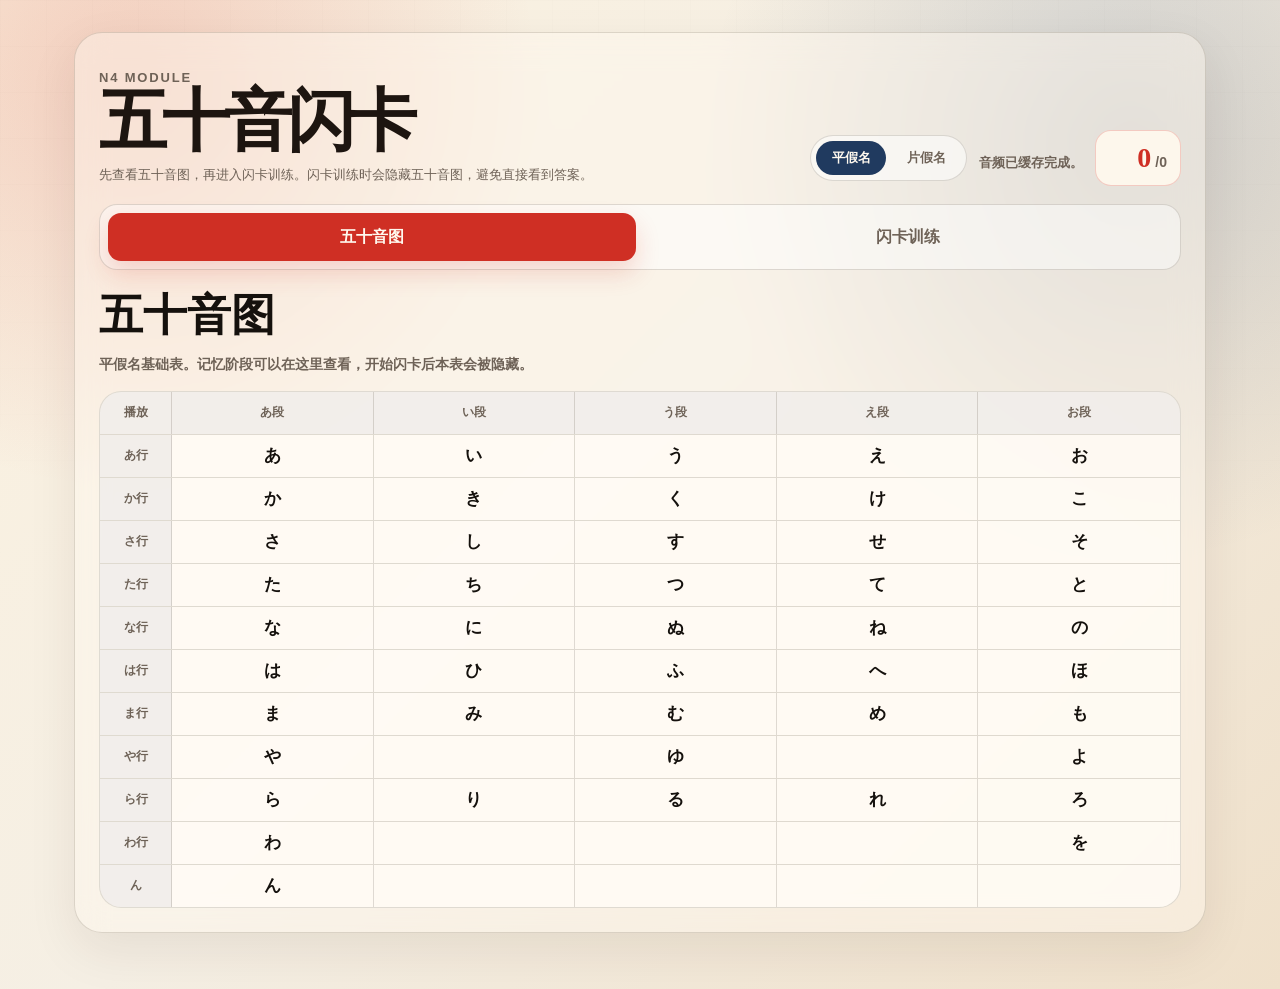
==== index.html @ 6ee481a5 "Remove WeChat mini program files and configure standalone web app for Vercel" ====
<!doctype html>
<html lang="zh-CN">
  <head>
    <meta charset="UTF-8" />
    <meta name="viewport" content="width=device-width, initial-scale=1.0" />
    <meta name="theme-color" content="#f5efe4" />
    <title>五十音闪卡 - 日本留学一站通</title>
    <link rel="stylesheet" href="web/portal.css" />
  </head>
  <body>
    <main class="shell kana-shell">
      <section class="panel module-panel kana-page" aria-label="五十音与发音练习">
        <div class="module-panel-head">
          <div>
            <p class="section-kicker">N4 Module</p>
            <h1>五十音闪卡</h1>
            <p>先查看五十音图，再进入闪卡训练。闪卡训练时会隐藏五十音图，避免直接看到答案。</p>
          </div>
          <div class="kana-top-actions">
            <div class="script-toggle" role="group" aria-label="假名显示切换">
              <button class="script-button is-active" type="button" data-kana-script="hiragana">平假名</button>
              <button class="script-button" type="button" data-kana-script="katakana">片假名</button>
            </div>
            <p class="cache-status" id="cacheStatus">音频缓存准备中...</p>
            <div class="score-box" aria-label="答题统计">
              <span id="correctCount">0</span>
              <span id="answeredCount">/0</span>
            </div>
          </div>
        </div>

        <div class="kana-section-tabs" role="tablist" aria-label="五十音页面分区">
          <button class="section-tab is-active" type="button" data-kana-section="chart">五十音图</button>
          <button class="section-tab" type="button" data-kana-section="flashcard">闪卡训练</button>
        </div>

        <div class="kana-sections">
          <section class="kana-chart-section" id="chartSection" aria-label="五十音图">
            <div class="section-panel-head">
              <div>
                <h2>五十音图</h2>
                <p>平假名基础表。记忆阶段可以在这里查看，开始闪卡后本表会被隐藏。</p>
              </div>
            </div>

            <section class="kana-table" aria-label="五十音表">
              <div id="kanaTable"></div>
            </section>
          </section>

          <section class="practice-panel kana-flashcard-section is-hidden" id="flashcardSection" aria-label="五十音闪卡训练">
            <div class="answer-effect" id="answerEffect" aria-hidden="true"></div>

            <div class="mode-tabs" role="tablist" aria-label="训练模式">
              <button class="mode-tab is-active" type="button" data-kana-mode="all">整体</button>
              <button class="mode-tab" type="button" data-kana-mode="row">按行</button>
              <button class="mode-tab" type="button" data-kana-mode="column">按列</button>
            </div>

            <div class="qtype-tabs" role="tablist" aria-label="题型切换">
              <button class="qtype-tab is-active" type="button" data-kana-qtype="romaji-to-kana">听音选假名</button>
              <button class="qtype-tab" type="button" data-kana-qtype="kana-to-romaji">看假名选罗马音</button>
            </div>

            <div class="filter-scroll is-hidden" id="filterScroll">
              <div class="filter-track" id="filterTrack"></div>
            </div>

            <div class="card-head">
              <span id="scopeLabel">整体训练</span>
              <span id="progressText">1 / 46</span>
            </div>

            <label class="auto-next-toggle">
              <input id="autoNextToggle" type="checkbox" />
              <span>答对后 1 秒自动下一题</span>
            </label>

            <div class="prompt">
              <div>
                <span class="prompt-label" id="promptLabel">读音</span>
                <span class="sound-mark" id="soundMark">?</span>
              </div>
              <button class="play-button" id="playButton" type="button" aria-label="播放读音">
                <span aria-hidden="true">▶</span>
              </button>
            </div>

            <div class="answer-grid" id="answerGrid"></div>

            <p class="feedback" id="feedbackText">待作答</p>

            <div class="actions">
              <button class="secondary-button" id="resetButton" type="button">重练本组</button>
              <button class="primary-button" id="nextButton" type="button" disabled>下一题</button>
            </div>
          </section>
        </div>
      </section>
    </main>

    <script src="web/kana.js"></script>
  </body>
</html>
---- web/portal.css ----
:root {
  color-scheme: light;
  --paper: #f5efe4;
  --paper-deep: #ead8bf;
  --panel: rgba(255, 252, 245, 0.92);
  --panel-strong: #fff9ef;
  --ink: #15110d;
  --muted: #6e6257;
  --line: rgba(58, 43, 28, 0.16);
  --line-strong: rgba(58, 43, 28, 0.28);
  --red: #cf2f24;
  --red-dark: #9f1f17;
  --indigo: #203a5f;
  --gold: #b97a23;
  --green: #39705d;
  --shadow: 0 22px 70px rgba(46, 28, 10, 0.14);
  --radius-xl: 28px;
  --radius-lg: 20px;
}

* {
  box-sizing: border-box;
}

html {
  scroll-behavior: smooth;
}

body {
  min-height: 100vh;
  margin: 0;
  background:
    radial-gradient(circle at 10% 8%, rgba(207, 47, 36, 0.18), transparent 28%),
    radial-gradient(circle at 88% 14%, rgba(32, 58, 95, 0.18), transparent 30%),
    linear-gradient(135deg, #fbf1df 0%, var(--paper) 48%, #efe0ca 100%);
  color: var(--ink);
  font-family: "Songti SC", "Noto Serif CJK SC", "Hiragino Mincho ProN",
    "Yu Mincho", serif;
}

body::before {
  position: fixed;
  inset: 0;
  pointer-events: none;
  content: "";
  opacity: 0.18;
  background-image:
    linear-gradient(rgba(21, 17, 13, 0.06) 1px, transparent 1px),
    linear-gradient(90deg, rgba(21, 17, 13, 0.05) 1px, transparent 1px);
  background-size: 46px 46px;
  mask-image: linear-gradient(to bottom, #000, transparent 82%);
}

button,
a {
  -webkit-tap-highlight-color: transparent;
}

button {
  border: 0;
  font: inherit;
  cursor: pointer;
}

button:disabled {
  cursor: not-allowed;
}

a {
  color: inherit;
  text-decoration: none;
}

.shell {
  position: relative;
  width: min(100%, 1440px);
  margin: 0 auto;
  padding: 32px 24px 56px;
}

.hero {
  position: relative;
  overflow: hidden;
  display: grid;
  grid-template-columns: minmax(0, 1fr) 320px;
  gap: 28px;
  min-height: 330px;
  padding: 34px;
  border: 1px solid var(--line);
  border-radius: var(--radius-xl);
  background:
    linear-gradient(135deg, rgba(255, 249, 239, 0.96), rgba(255, 252, 246, 0.82)),
    radial-gradient(circle at 100% 0%, rgba(207, 47, 36, 0.16), transparent 36%);
  box-shadow: var(--shadow);
}

.hero::after {
  position: absolute;
  right: -82px;
  bottom: -118px;
  width: 330px;
  height: 330px;
  border: 42px solid rgba(207, 47, 36, 0.12);
  border-radius: 50%;
  content: "";
}

.eyebrow {
  display: inline-flex;
  align-items: center;
  gap: 10px;
  margin: 0 0 18px;
  color: var(--red-dark);
  font-family: "Hiragino Sans GB", "PingFang SC", "Microsoft YaHei", sans-serif;
  font-size: 13px;
  font-weight: 800;
  letter-spacing: 0.18em;
  text-transform: uppercase;
}

.eyebrow::before {
  width: 34px;
  height: 2px;
  background: var(--red);
  content: "";
}

h1 {
  max-width: 760px;
  margin: 0;
  color: #1d1510;
  font-size: clamp(42px, 7vw, 84px);
  font-weight: 900;
  line-height: 0.96;
  letter-spacing: -0.08em;
}

.hero-copy {
  position: relative;
  z-index: 1;
}

.subtitle {
  max-width: 720px;
  margin: 22px 0 0;
  color: var(--muted);
  font-family: "Hiragino Sans GB", "PingFang SC", "Microsoft YaHei", sans-serif;
  font-size: clamp(16px, 2vw, 19px);
  line-height: 1.75;
}

.hero-actions {
  display: flex;
  flex-wrap: wrap;
  gap: 12px;
  margin-top: 28px;
}

.primary-action,
.ghost-action {
  display: inline-flex;
  align-items: center;
  justify-content: center;
  min-height: 48px;
  padding: 0 18px;
  border-radius: 999px;
  font-family: "Hiragino Sans GB", "PingFang SC", "Microsoft YaHei", sans-serif;
  font-size: 14px;
  font-weight: 800;
}

.primary-action {
  background: var(--red);
  color: #fff9ef;
  box-shadow: 0 12px 32px rgba(207, 47, 36, 0.24);
}

.ghost-action {
  border: 1px solid var(--line-strong);
  background: rgba(255, 255, 255, 0.42);
  color: var(--ink);
}

.hero-card {
  position: relative;
  z-index: 1;
  display: flex;
  flex-direction: column;
  justify-content: space-between;
  min-height: 250px;
  padding: 24px;
  border: 1px solid rgba(32, 58, 95, 0.22);
  border-radius: 24px;
  background:
    linear-gradient(160deg, rgba(32, 58, 95, 0.94), rgba(18, 29, 46, 0.96)),
    radial-gradient(circle at 20% 15%, rgba(255, 255, 255, 0.22), transparent 32%);
  color: #fff9ef;
}

.hero-card small {
  color: rgba(255, 249, 239, 0.7);
  font-family: "Hiragino Sans GB", "PingFang SC", "Microsoft YaHei", sans-serif;
  font-weight: 700;
  letter-spacing: 0.12em;
  text-transform: uppercase;
}

.hero-card strong {
  display: block;
  margin-top: 18px;
  font-size: 52px;
  line-height: 0.9;
}

.hero-card p {
  margin: 18px 0 0;
  color: rgba(255, 249, 239, 0.78);
  font-family: "Hiragino Sans GB", "PingFang SC", "Microsoft YaHei", sans-serif;
  font-size: 14px;
  line-height: 1.7;
}

.panel {
  border: 1px solid var(--line);
  border-radius: var(--radius-xl);
  background: var(--panel);
  box-shadow: 0 18px 50px rgba(46, 28, 10, 0.08);
  backdrop-filter: blur(16px);
}

.route h2 {
  margin: 0;
  font-size: 34px;
  letter-spacing: -0.05em;
}

.rail-title,
.section-kicker,
.metric-label,
.task-meta,
.route-year,
.mini-label,
.task-link,
.task-output,
.stage-desc,
.subtitle {
  font-family: "Hiragino Sans GB", "PingFang SC", "Microsoft YaHei", sans-serif;
}

.quick-stages {
  display: grid;
  grid-template-columns: repeat(6, minmax(0, 1fr));
  gap: 12px;
  margin: 22px 0 0;
}

.quick-stage {
  min-height: 76px;
  padding: 14px;
  border: 1px solid var(--line);
  border-radius: 18px;
  background: rgba(255, 252, 245, 0.78);
  color: var(--ink);
  text-align: left;
  transition:
    transform 180ms ease,
    border-color 180ms ease,
    background 180ms ease;
}

.quick-stage:hover,
.quick-stage.is-active {
  transform: translateY(-2px);
  border-color: rgba(207, 47, 36, 0.48);
  background: #fff9ef;
}

.quick-stage span {
  display: block;
  color: var(--red-dark);
  font-family: "Hiragino Sans GB", "PingFang SC", "Microsoft YaHei", sans-serif;
  font-size: 12px;
  font-weight: 900;
  letter-spacing: 0.12em;
}

.quick-stage strong {
  display: block;
  margin-top: 7px;
  font-size: 20px;
  line-height: 1.1;
}

.workspace {
  display: grid;
  grid-template-columns: 270px minmax(0, 1fr) 320px;
  gap: 20px;
  margin-top: 22px;
  align-items: start;
}

.stage-rail,
.side-panel {
  position: sticky;
  top: 20px;
}

.stage-rail {
  padding: 14px;
}

.rail-title {
  margin: 6px 8px 12px;
  color: var(--muted);
  font-size: 12px;
  font-weight: 900;
  letter-spacing: 0.14em;
  text-transform: uppercase;
}

.stage-button {
  display: grid;
  grid-template-columns: 48px minmax(0, 1fr);
  gap: 12px;
  width: 100%;
  min-height: 78px;
  margin-top: 8px;
  padding: 12px;
  border: 1px solid transparent;
  border-radius: 18px;
  background: transparent;
  color: var(--ink);
  text-align: left;
}

.stage-button.is-active {
  border-color: rgba(207, 47, 36, 0.42);
  background: #fff7ea;
  box-shadow: inset 4px 0 0 var(--red);
}

.stage-code {
  display: grid;
  place-items: center;
  width: 48px;
  height: 48px;
  border-radius: 16px;
  background: #1f2d43;
  color: #fff9ef;
  font-family: "Hiragino Sans GB", "PingFang SC", "Microsoft YaHei", sans-serif;
  font-size: 12px;
  font-weight: 900;
}

.stage-button.is-active .stage-code {
  background: var(--red);
}

.stage-name {
  display: block;
  font-size: 18px;
  font-weight: 900;
  line-height: 1.2;
}

.stage-desc {
  display: block;
  margin-top: 6px;
  color: var(--muted);
  font-size: 12px;
  line-height: 1.45;
}

.main-panel {
  overflow: hidden;
}

.stage-head {
  position: relative;
  min-height: 228px;
  padding: 26px;
  background:
    linear-gradient(135deg, rgba(255, 249, 239, 0.96), rgba(241, 223, 193, 0.66)),
    radial-gradient(circle at 88% 18%, rgba(207, 47, 36, 0.14), transparent 30%);
}

.stage-head::after {
  position: absolute;
  right: 22px;
  top: 22px;
  width: 110px;
  height: 110px;
  border: 22px solid rgba(207, 47, 36, 0.09);
  border-radius: 50%;
  content: "";
}

.stage-head-content,
.task-card > * {
  position: relative;
  z-index: 1;
}

.section-kicker {
  margin: 0 0 10px;
  color: var(--red-dark);
  font-size: 12px;
  font-weight: 900;
  letter-spacing: 0.14em;
  text-transform: uppercase;
}

.stage-title-row {
  display: flex;
  flex-wrap: wrap;
  align-items: flex-end;
  gap: 12px;
}

.stage-title-row h2 {
  margin: 0;
  font-size: clamp(36px, 5vw, 64px);
  line-height: 0.96;
  letter-spacing: -0.06em;
}

.stage-badge {
  padding: 8px 12px;
  border: 1px solid rgba(32, 58, 95, 0.2);
  border-radius: 999px;
  background: rgba(255, 255, 255, 0.58);
  color: var(--indigo);
  font-family: "Hiragino Sans GB", "PingFang SC", "Microsoft YaHei", sans-serif;
  font-size: 13px;
  font-weight: 900;
}

.stage-intro {
  max-width: 720px;
  margin: 16px 0 0;
  color: var(--muted);
  font-family: "Hiragino Sans GB", "PingFang SC", "Microsoft YaHei", sans-serif;
  font-size: 15px;
  line-height: 1.8;
}

.metrics {
  display: grid;
  grid-template-columns: repeat(3, minmax(0, 1fr));
  gap: 12px;
  margin-top: 22px;
}

.metric {
  padding: 14px;
  border: 1px solid var(--line);
  border-radius: 16px;
  background: rgba(255, 252, 245, 0.72);
}

.metric-label {
  display: block;
  color: var(--muted);
  font-size: 11px;
  font-weight: 900;
  letter-spacing: 0.12em;
}

.metric-value {
  display: block;
  margin-top: 7px;
  font-size: 17px;
  font-weight: 900;
  line-height: 1.25;
}

.task-zone,
.module-panel {
  padding: 24px;
}

.zone-head,
.module-panel-head {
  display: flex;
  align-items: flex-end;
  justify-content: space-between;
  gap: 18px;
  margin-bottom: 16px;
}

.zone-head h3,
.module-panel-head h3 {
  margin: 0;
  font-size: 30px;
  line-height: 1.1;
}

.zone-head p,
.module-panel-head p {
  max-width: 520px;
  margin: 10px 0 0;
  color: var(--muted);
  font-family: "Hiragino Sans GB", "PingFang SC", "Microsoft YaHei", sans-serif;
  font-size: 13px;
  line-height: 1.7;
}

.zone-head p {
  max-width: 420px;
  margin: 0;
  text-align: right;
}

.task-grid {
  display: grid;
  grid-template-columns: repeat(2, minmax(0, 1fr));
  gap: 14px;
}

.task-card {
  position: relative;
  overflow: hidden;
  min-height: 244px;
  padding: 18px;
  border: 1px solid var(--line);
  border-radius: var(--radius-lg);
  background:
    linear-gradient(145deg, rgba(255, 252, 245, 0.96), rgba(255, 249, 239, 0.82)),
    radial-gradient(circle at 100% 0%, rgba(185, 122, 35, 0.14), transparent 38%);
}

.task-card::before {
  position: absolute;
  right: -36px;
  top: -40px;
  width: 120px;
  height: 120px;
  border-radius: 50%;
  background: rgba(207, 47, 36, 0.08);
  content: "";
}

.task-meta {
  display: flex;
  align-items: center;
  justify-content: space-between;
  gap: 10px;
  color: var(--muted);
  font-size: 12px;
  font-weight: 900;
  letter-spacing: 0.08em;
}

.task-status {
  padding: 5px 8px;
  border-radius: 999px;
  background: rgba(57, 112, 93, 0.12);
  color: var(--green);
  white-space: nowrap;
}

.task-card h4 {
  margin: 18px 0 0;
  font-size: 25px;
  line-height: 1.16;
  letter-spacing: -0.04em;
}

.task-card p {
  margin: 12px 0 0;
  color: var(--muted);
  font-family: "Hiragino Sans GB", "PingFang SC", "Microsoft YaHei", sans-serif;
  font-size: 14px;
  line-height: 1.72;
}

.task-output {
  margin-top: 14px;
  padding: 12px;
  border: 1px dashed rgba(32, 58, 95, 0.22);
  border-radius: 14px;
  background: rgba(32, 58, 95, 0.05);
  color: var(--indigo);
  font-size: 13px;
  font-weight: 700;
  line-height: 1.55;
}

.task-link {
  display: inline-flex;
  align-items: center;
  justify-content: center;
  min-height: 38px;
  margin-top: 16px;
  padding: 0 13px;
  border-radius: 999px;
  background: var(--ink);
  color: #fff9ef;
  font-size: 13px;
  font-weight: 900;
}

.task-link.is-muted {
  background: rgba(21, 17, 13, 0.08);
  color: var(--muted);
  pointer-events: none;
}

.side-panel {
  padding: 18px;
}

.side-block + .side-block {
  margin-top: 18px;
  padding-top: 18px;
  border-top: 1px solid var(--line);
}

.side-block h3 {
  margin: 0 0 10px;
  font-size: 22px;
  letter-spacing: -0.03em;
}

.side-block p,
.side-list,
.mini-plan {
  color: var(--muted);
  font-family: "Hiragino Sans GB", "PingFang SC", "Microsoft YaHei", sans-serif;
  font-size: 14px;
  line-height: 1.7;
}

.side-block p {
  margin: 0;
}

.side-list {
  display: grid;
  gap: 10px;
  margin: 0;
  padding: 0;
  list-style: none;
}

.side-list li {
  display: grid;
  grid-template-columns: 20px minmax(0, 1fr);
  gap: 8px;
}

.side-list li::before {
  width: 8px;
  height: 8px;
  margin-top: 9px;
  border-radius: 50%;
  background: var(--red);
  content: "";
}

.mini-plan {
  display: grid;
  gap: 10px;
}

.mini-row {
  display: grid;
  grid-template-columns: 66px minmax(0, 1fr);
  gap: 10px;
  align-items: start;
}

.mini-label {
  padding: 4px 8px;
  border-radius: 999px;
  background: rgba(207, 47, 36, 0.1);
  color: var(--red-dark);
  font-size: 12px;
  font-weight: 900;
  text-align: center;
}

.route {
  margin-top: 22px;
  padding: 24px;
}

.route-grid {
  display: grid;
  grid-template-columns: repeat(6, minmax(0, 1fr));
  gap: 12px;
  margin-top: 18px;
}

.route-card {
  min-height: 156px;
  padding: 16px;
  border: 1px solid var(--line);
  border-radius: 18px;
  background: rgba(255, 252, 245, 0.72);
}

.route-year {
  color: var(--red-dark);
  font-size: 12px;
  font-weight: 900;
  letter-spacing: 0.12em;
}

.route-card strong {
  display: block;
  margin-top: 10px;
  font-size: 21px;
  line-height: 1.18;
}

.route-card p,
.app-note {
  color: var(--muted);
  font-family: "Hiragino Sans GB", "PingFang SC", "Microsoft YaHei", sans-serif;
  font-size: 13px;
  line-height: 1.65;
}

.route-card p {
  margin: 10px 0 0;
}

.app-note {
  margin: 18px 0 0;
}

.module-panel {
  border-top: 1px solid var(--line);
  background: rgba(255, 249, 239, 0.44);
}

.score-box {
  min-width: 86px;
  padding: 11px 13px;
  border: 1px solid rgba(207, 47, 36, 0.22);
  border-radius: 16px;
  background: rgba(255, 249, 239, 0.9);
  text-align: right;
}

#correctCount {
  color: var(--red);
  font-size: 28px;
  font-weight: 900;
}

#answeredCount {
  color: var(--muted);
  font-family: "Hiragino Sans GB", "PingFang SC", "Microsoft YaHei", sans-serif;
  font-size: 14px;
  font-weight: 800;
}

.kana-shell {
  width: min(100%, 1180px);
}

.kana-page {
  border-radius: var(--radius-xl);
}

.kana-page h1 {
  font-size: clamp(36px, 6vw, 68px);
}

.kana-top-actions {
  display: flex;
  align-items: center;
  gap: 12px;
}

.cache-status {
  max-width: 210px;
  margin: 0;
  color: var(--muted);
  font-family: "Hiragino Sans GB", "PingFang SC", "Microsoft YaHei", sans-serif;
  font-size: 13px;
  font-weight: 800;
  line-height: 1.45;
  text-align: right;
}

.script-toggle {
  display: grid;
  grid-template-columns: repeat(2, minmax(70px, 1fr));
  gap: 5px;
  padding: 5px;
  border: 1px solid var(--line);
  border-radius: 999px;
  background: rgba(255, 255, 255, 0.54);
}

.script-button {
  min-height: 34px;
  padding: 0 12px;
  border-radius: 999px;
  background: transparent;
  color: var(--muted);
  font-family: "Hiragino Sans GB", "PingFang SC", "Microsoft YaHei", sans-serif;
  font-size: 13px;
  font-weight: 900;
}

.script-button.is-active {
  background: var(--indigo);
  color: #fff9ef;
}

.kana-section-tabs {
  display: grid;
  grid-template-columns: repeat(2, minmax(0, 1fr));
  gap: 8px;
  margin: 18px 0 16px;
  padding: 8px;
  border: 1px solid var(--line);
  border-radius: 18px;
  background: rgba(255, 255, 255, 0.46);
}

.section-tab {
  min-height: 48px;
  border-radius: 13px;
  background: transparent;
  color: var(--muted);
  font-family: "Hiragino Sans GB", "PingFang SC", "Microsoft YaHei", sans-serif;
  font-size: 16px;
  font-weight: 900;
}

.section-tab.is-active {
  background: var(--red);
  color: #fff9ef;
  box-shadow: 0 12px 24px rgba(207, 47, 36, 0.18);
}

.kana-sections {
  position: relative;
}

.is-hidden {
  display: none !important;
}

.section-panel-head {
  display: flex;
  justify-content: space-between;
  gap: 18px;
  margin-bottom: 14px;
}

.section-panel-head h2 {
  margin: 0;
  font-size: clamp(28px, 4vw, 44px);
}

.section-panel-head p {
  margin: 8px 0 0;
  color: var(--muted);
  font-family: "Hiragino Sans GB", "PingFang SC", "Microsoft YaHei", sans-serif;
  font-size: 14px;
  font-weight: 700;
  line-height: 1.65;
}

.practice-panel,
.kana-table {
  border: 1px solid var(--line);
  border-radius: 22px;
  background: rgba(255, 252, 245, 0.88);
}

.practice-panel {
  position: relative;
  overflow: hidden;
  padding: 16px;
}

.mode-tabs {
  display: grid;
  grid-template-columns: repeat(3, 1fr);
  gap: 6px;
  padding: 6px;
  border: 1px solid var(--line);
  border-radius: 16px;
  background: rgba(255, 255, 255, 0.46);
}

.mode-tab {
  min-height: 42px;
  border-radius: 12px;
  background: transparent;
  color: var(--muted);
  font-family: "Hiragino Sans GB", "PingFang SC", "Microsoft YaHei", sans-serif;
  font-size: 15px;
  font-weight: 800;
}

.mode-tab.is-active {
  background: var(--ink);
  color: #fff9ef;
}

.filter-scroll {
  margin-top: 14px;
  overflow-x: auto;
  scrollbar-width: none;
}

.filter-scroll::-webkit-scrollbar {
  display: none;
}

.filter-scroll.is-hidden {
  display: none;
}

.filter-track {
  display: flex;
  gap: 8px;
  min-width: max-content;
}

.filter-chip {
  min-width: 62px;
  min-height: 38px;
  padding: 0 14px;
  border: 1px solid var(--line);
  border-radius: 12px;
  background: #fffdf8;
  color: var(--muted);
  font-family: "Hiragino Sans GB", "PingFang SC", "Microsoft YaHei", sans-serif;
  font-size: 14px;
  font-weight: 800;
}

.filter-chip.is-active {
  border-color: rgba(207, 47, 36, 0.52);
  background: rgba(207, 47, 36, 0.09);
  color: var(--red-dark);
}

.card-head {
  display: flex;
  align-items: center;
  justify-content: space-between;
  gap: 14px;
  margin-top: 18px;
  color: var(--muted);
  font-family: "Hiragino Sans GB", "PingFang SC", "Microsoft YaHei", sans-serif;
  font-size: 14px;
  font-weight: 800;
}

#scopeLabel {
  color: var(--ink);
}

.auto-next-toggle {
  display: inline-flex;
  align-items: center;
  gap: 9px;
  width: fit-content;
  margin-top: 12px;
  padding: 8px 12px;
  border: 1px solid var(--line);
  border-radius: 999px;
  background: rgba(255, 255, 255, 0.56);
  color: var(--muted);
  font-family: "Hiragino Sans GB", "PingFang SC", "Microsoft YaHei", sans-serif;
  font-size: 14px;
  font-weight: 900;
}

.auto-next-toggle input {
  width: 18px;
  height: 18px;
  margin: 0;
  accent-color: var(--red);
}

.prompt {
  display: grid;
  grid-template-columns: minmax(0, 1fr) 72px;
  align-items: center;
  gap: 16px;
  min-height: 142px;
  margin-top: 14px;
  padding: 18px;
  border: 1px solid rgba(32, 58, 95, 0.18);
  border-radius: 18px;
  background: rgba(255, 255, 255, 0.54);
}

.prompt-label,
.sound-mark {
  display: block;
}

.prompt-label {
  color: var(--muted);
  font-family: "Hiragino Sans GB", "PingFang SC", "Microsoft YaHei", sans-serif;
  font-size: 13px;
  font-weight: 800;
}

.sound-mark {
  margin-top: 4px;
  color: var(--text);
  font-size: 64px;
  font-weight: 900;
  line-height: 1;
}

.play-button {
  width: 72px;
  height: 72px;
  border-radius: 50%;
  background: var(--red);
  color: #fff9ef;
  font-size: 24px;
  line-height: 72px;
  box-shadow: 0 14px 30px rgba(207, 47, 36, 0.24);
}

.play-button span {
  display: inline-block;
  padding-left: 4px;
}

.answer-grid {
  display: grid;
  grid-template-columns: repeat(2, minmax(0, 1fr));
  gap: 12px;
  margin-top: 16px;
}

.answer {
  min-height: 92px;
  border: 1px solid var(--line);
  border-radius: 18px;
  background: #fffdf8;
  color: var(--ink);
  font-size: 42px;
  font-weight: 900;
  line-height: 1;
  transition:
    transform 0.18s ease,
    border-color 0.18s ease,
    background 0.18s ease,
    box-shadow 0.18s ease;
}

.answer:hover:not(:disabled),
.answer:focus-visible:not(:disabled) {
  transform: translateY(-2px);
  border-color: rgba(32, 58, 95, 0.35);
  box-shadow: 0 12px 26px rgba(46, 28, 10, 0.1);
  outline: none;
}

.answer:disabled {
  color: var(--ink);
  opacity: 1;
}

.answer.is-correct {
  border-color: var(--green);
  background: rgba(57, 112, 93, 0.12);
  box-shadow: inset 0 0 0 2px rgba(57, 112, 93, 0.18);
}

.answer.is-wrong {
  border-color: var(--red);
  background: rgba(207, 47, 36, 0.1);
  animation: wrongShake 0.38s ease;
}

.answer-effect {
  pointer-events: none;
  position: absolute;
  inset: 0;
  z-index: 6;
  display: grid;
  place-items: center;
}

.answer-effect.correct {
  z-index: 8;
  color: #fffdf8;
  font-family: "Hiragino Sans GB", "PingFang SC", "Microsoft YaHei", sans-serif;
  font-size: clamp(88px, 16vw, 180px);
  font-weight: 900;
  line-height: 1;
  text-shadow: 0 12px 34px rgba(24, 70, 54, 0.38);
  transform-origin: center;
  animation: checkPop 0.72s cubic-bezier(0.2, 0.9, 0.22, 1);
  isolation: isolate;
}

.answer-effect.correct::before {
  position: absolute;
  width: min(38vw, 250px);
  height: min(38vw, 250px);
  border-radius: 50%;
  background:
    radial-gradient(circle, rgba(57, 112, 93, 0.82), rgba(57, 112, 93, 0.56) 44%, transparent 68%);
  content: "";
  animation: checkHalo 0.72s ease;
}

.answer-effect.correct::after {
  position: absolute;
  width: min(50vw, 330px);
  height: min(50vw, 330px);
  border: 2px solid rgba(57, 112, 93, 0.4);
  border-radius: 50%;
  content: "";
  animation: rippleOut 0.72s ease;
}

.feedback {
  min-height: 24px;
  margin: 14px 0 0;
  color: var(--muted);
  font-family: "Hiragino Sans GB", "PingFang SC", "Microsoft YaHei", sans-serif;
  font-size: 15px;
  font-weight: 800;
}

.feedback.correct {
  color: var(--green);
}

.feedback.wrong,
.feedback.notice {
  color: var(--red-dark);
}

@keyframes checkPop {
  0% {
    opacity: 0;
    transform: scale(0.36) rotate(-18deg);
  }
  38% {
    opacity: 1;
    transform: scale(1.08) rotate(2deg);
  }
  72% {
    opacity: 1;
    transform: scale(1) rotate(0);
  }
  100% {
    opacity: 0;
    transform: scale(1.16) rotate(0);
  }
}

@keyframes checkHalo {
  0% {
    opacity: 0;
    transform: scale(0.4);
  }
  42% {
    opacity: 1;
  }
  100% {
    opacity: 0;
    transform: scale(1.2);
  }
}

@keyframes rippleOut {
  0% {
    opacity: 0.8;
    transform: scale(0.35);
  }
  100% {
    opacity: 0;
    transform: scale(1.1);
  }
}

@keyframes wrongShake {
  0%,
  100% {
    transform: translateX(0);
  }
  18% {
    transform: translateX(-9px);
  }
  36% {
    transform: translateX(8px);
  }
  54% {
    transform: translateX(-6px);
  }
  72% {
    transform: translateX(4px);
  }
}

.actions {
  display: grid;
  grid-template-columns: 1fr 1fr;
  gap: 12px;
  margin-top: 14px;
}

.secondary-button,
.primary-button {
  min-height: 46px;
  border-radius: 999px;
  font-family: "Hiragino Sans GB", "PingFang SC", "Microsoft YaHei", sans-serif;
  font-size: 15px;
  font-weight: 900;
}

.secondary-button {
  border: 1px solid var(--line-strong);
  background: #fffdf8;
  color: var(--ink);
}

.primary-button {
  background: var(--ink);
  color: #fff9ef;
}

.primary-button:disabled {
  background: rgba(21, 17, 13, 0.18);
  color: rgba(21, 17, 13, 0.48);
}

.kana-table {
  overflow: hidden;
  align-self: start;
  font-family: "Hiragino Sans GB", "PingFang SC", "Microsoft YaHei", sans-serif;
}

.table-row {
  display: grid;
  grid-template-columns: 72px repeat(5, 1fr);
  border-bottom: 1px solid var(--line);
}

.table-row:last-child {
  border-bottom: 0;
}

.table-row span,
.table-row button {
  display: grid;
  place-items: center;
  min-height: 42px;
  padding: 8px 4px;
  border-right: 1px solid var(--line);
  font-size: 17px;
  font-weight: 900;
}

.table-row span:last-child,
.table-row button:last-child {
  border-right: 0;
}

.table-header span,
.table-header button,
.table-row button:first-child {
  background: rgba(32, 58, 95, 0.06);
  color: var(--muted);
  font-size: 12px;
}

.table-action,
.kana-cell {
  background: transparent;
  color: var(--ink);
  font-family: inherit;
}

.table-action {
  color: var(--muted);
}

.kana-cell {
  font-size: 20px;
  transition:
    background 0.18s ease,
    color 0.18s ease,
    transform 0.18s ease;
}

.kana-cell:not(:disabled):hover,
.kana-cell:not(:disabled):focus-visible,
.table-action:hover,
.table-action:focus-visible {
  background: rgba(207, 47, 36, 0.1);
  color: var(--red-dark);
  outline: none;
}

.kana-cell:not(:disabled):active,
.table-action:active {
  transform: scale(0.96);
}

.kana-cell:disabled {
  cursor: default;
}

@media (max-width: 1180px) {
  .workspace {
    grid-template-columns: 230px minmax(0, 1fr);
  }

  .side-panel {
    position: static;
    grid-column: 1 / -1;
  }

  .route-grid {
    grid-template-columns: repeat(3, minmax(0, 1fr));
  }

}

@media (max-width: 900px) {
  .shell {
    padding: 18px 14px 40px;
  }

  .hero {
    grid-template-columns: 1fr;
    min-height: 0;
    padding: 24px;
  }

  .hero-card {
    min-height: 190px;
  }

  .quick-stages {
    grid-template-columns: repeat(3, minmax(0, 1fr));
  }

  .workspace {
    grid-template-columns: 1fr;
  }

  .stage-rail {
    position: static;
    overflow-x: auto;
    display: flex;
    gap: 10px;
    padding: 12px;
    scrollbar-width: none;
  }

  .stage-rail::-webkit-scrollbar {
    display: none;
  }

  .rail-title {
    display: none;
  }

  .stage-button {
    grid-template-columns: 42px 150px;
    min-width: 238px;
    margin-top: 0;
  }

  .metrics,
  .task-grid,
  .route-grid {
    grid-template-columns: 1fr;
  }

  .zone-head,
  .module-panel-head {
    display: block;
  }

  .zone-head p {
    margin-top: 10px;
    text-align: left;
  }
}

@media (max-width: 560px) {
  h1 {
    font-size: 46px;
  }

  .hero {
    padding: 20px;
    border-radius: 22px;
  }

  .quick-stages {
    grid-template-columns: repeat(2, minmax(0, 1fr));
  }

  .stage-head,
  .task-zone,
  .module-panel,
  .route {
    padding: 18px;
  }

  .stage-title-row h2 {
    font-size: 44px;
  }

  .task-card {
    min-height: 0;
  }

  .prompt {
    grid-template-columns: 1fr;
  }

  .kana-top-actions {
    align-items: stretch;
    flex-direction: column;
  }

  .play-button {
    width: 100%;
    border-radius: 18px;
  }

  .table-row {
    grid-template-columns: 56px repeat(5, 1fr);
  }

  .table-row span {
    min-height: 38px;
    font-size: 15px;
  }
}
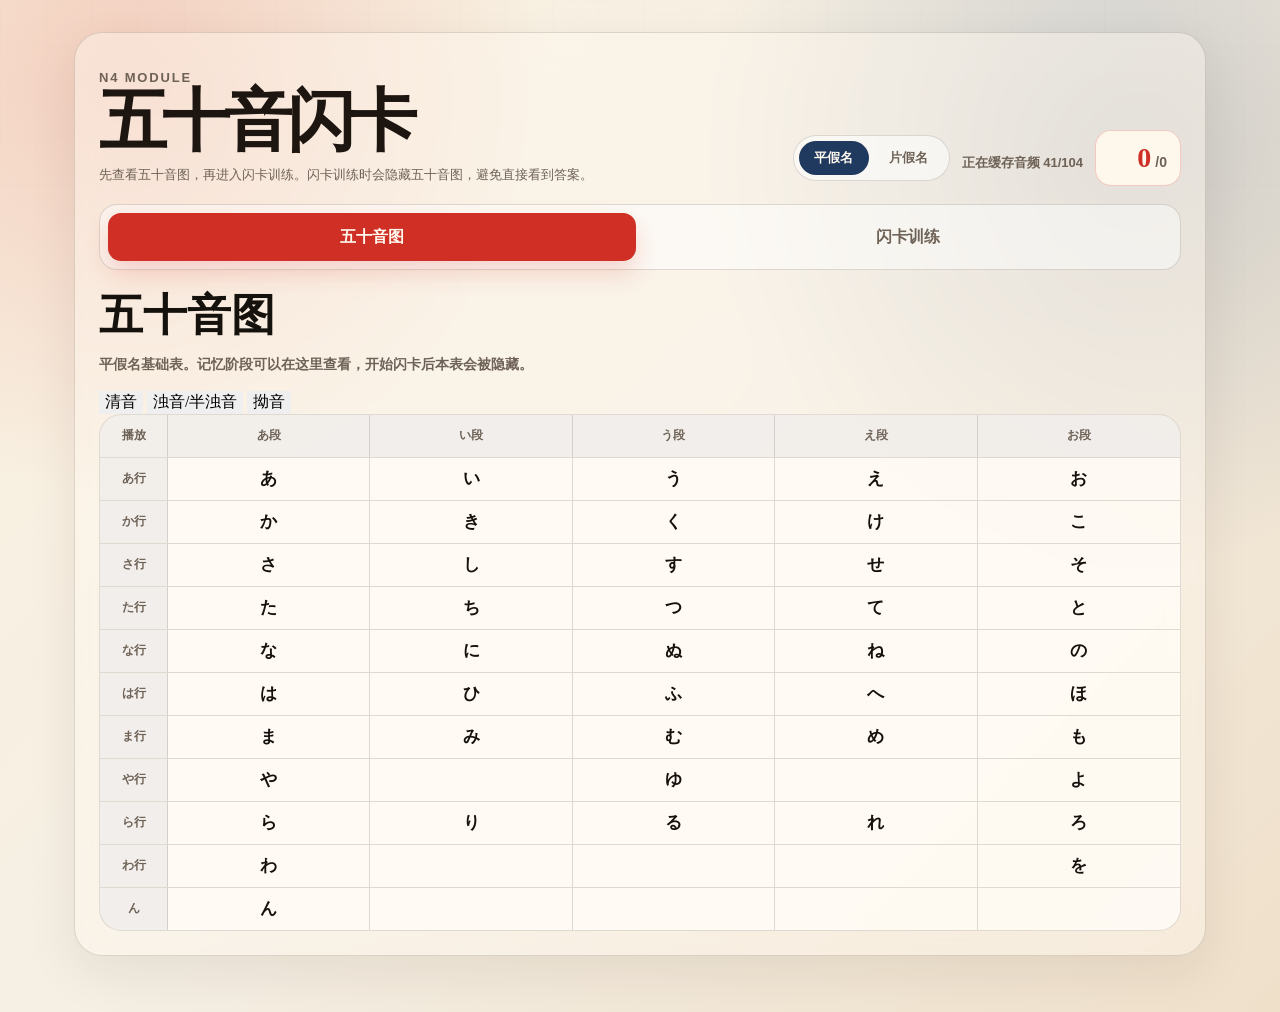
==== commit 5ad78baa: "Add Dakuon (浊音/半浊音) and Yoon (拗音) support to Fifty-syllable chart and Flashcard practice" ====
--- a/index.html
+++ b/index.html
@@ -43,6 +43,12 @@
               </div>
             </div>
 
+            <div class="chart-group-tabs" role="tablist" aria-label="字母表切换">
+              <button class="chart-group-tab is-active" type="button" data-chart-group="gojuon">清音</button>
+              <button class="chart-group-tab" type="button" data-chart-group="dakuon">浊音/半浊音</button>
+              <button class="chart-group-tab" type="button" data-chart-group="yoon">拗音</button>
+            </div>
+
             <section class="kana-table" aria-label="五十音表">
               <div id="kanaTable"></div>
             </section>
@@ -50,6 +56,13 @@
 
           <section class="practice-panel kana-flashcard-section is-hidden" id="flashcardSection" aria-label="五十音闪卡训练">
             <div class="answer-effect" id="answerEffect" aria-hidden="true"></div>
+
+            <div class="practice-group-tabs" role="tablist" aria-label="训练范围选择">
+              <button class="practice-group-tab is-active" type="button" data-practice-group="gojuon">清音</button>
+              <button class="practice-group-tab" type="button" data-practice-group="dakuon">浊音/半浊音</button>
+              <button class="practice-group-tab" type="button" data-practice-group="yoon">拗音</button>
+              <button class="practice-group-tab" type="button" data-practice-group="all-groups">全部</button>
+            </div>
 
             <div class="mode-tabs" role="tablist" aria-label="训练模式">
               <button class="mode-tab is-active" type="button" data-kana-mode="all">整体</button>
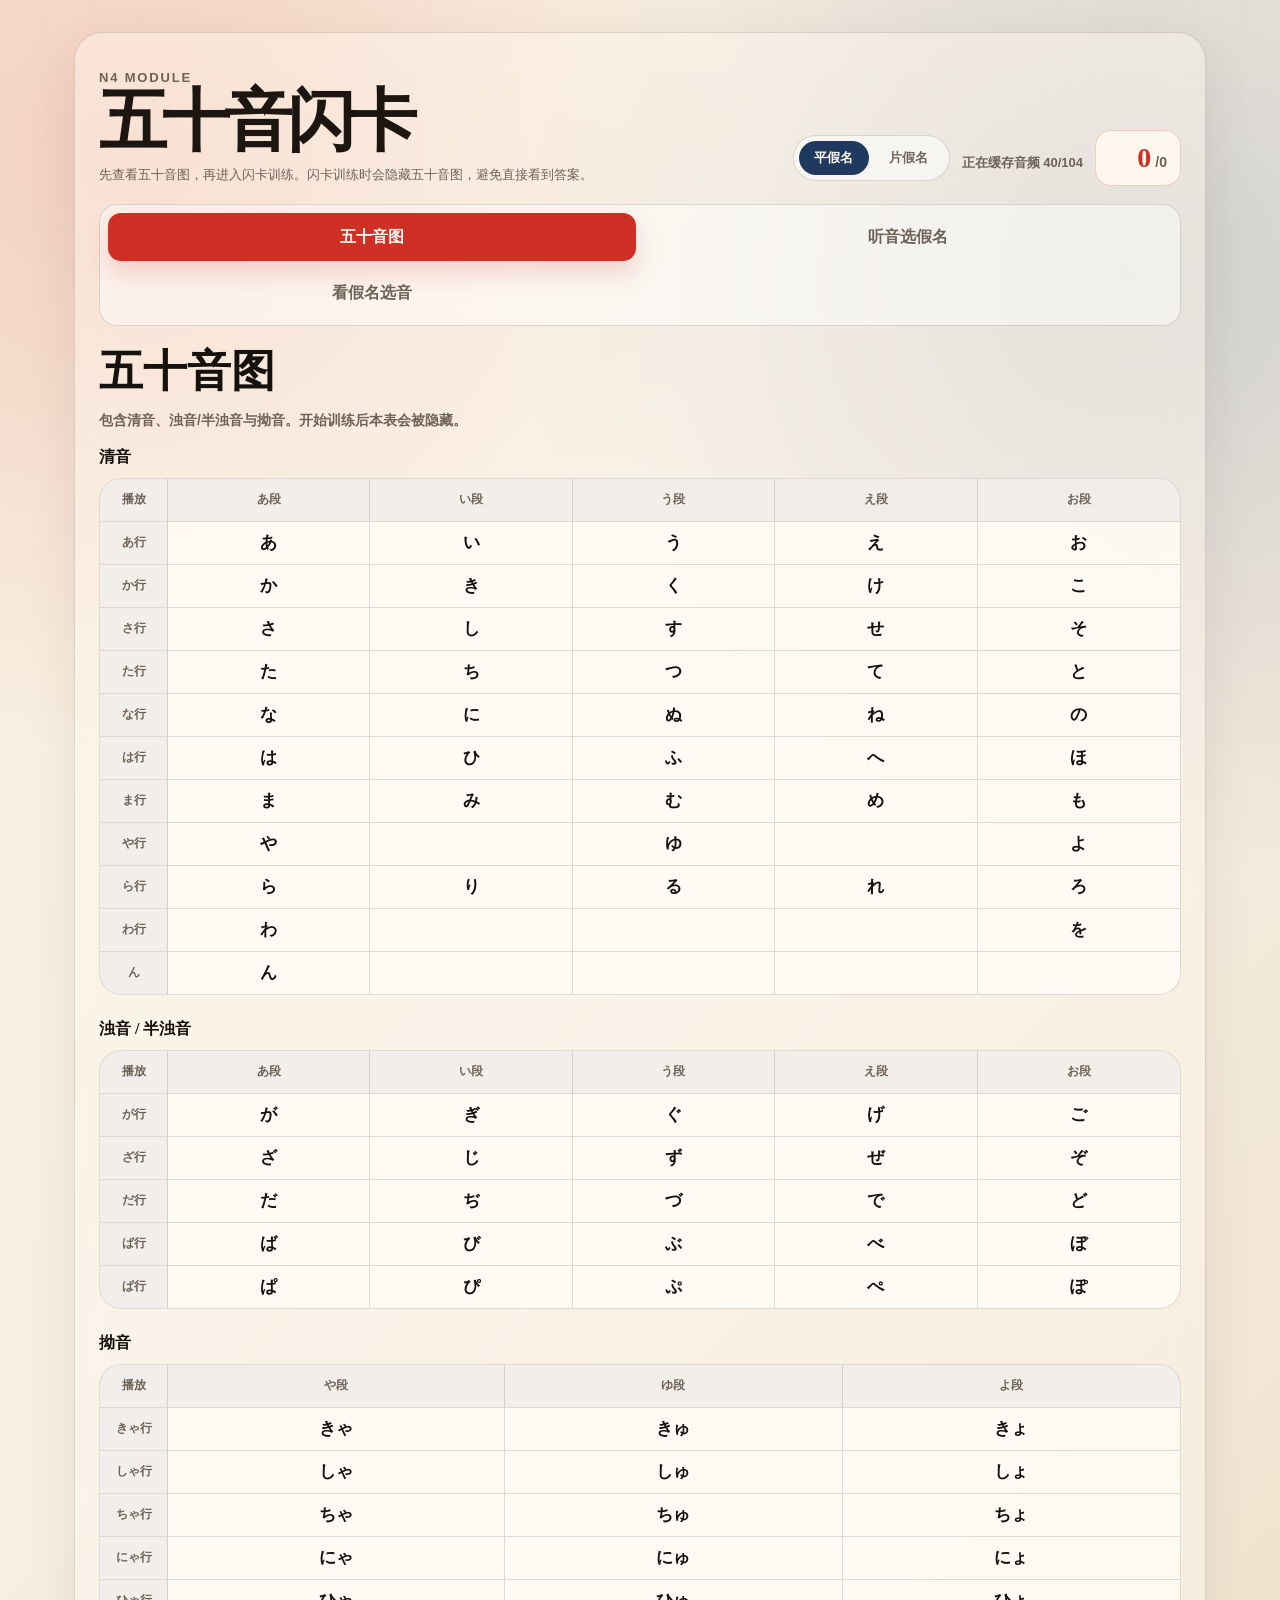
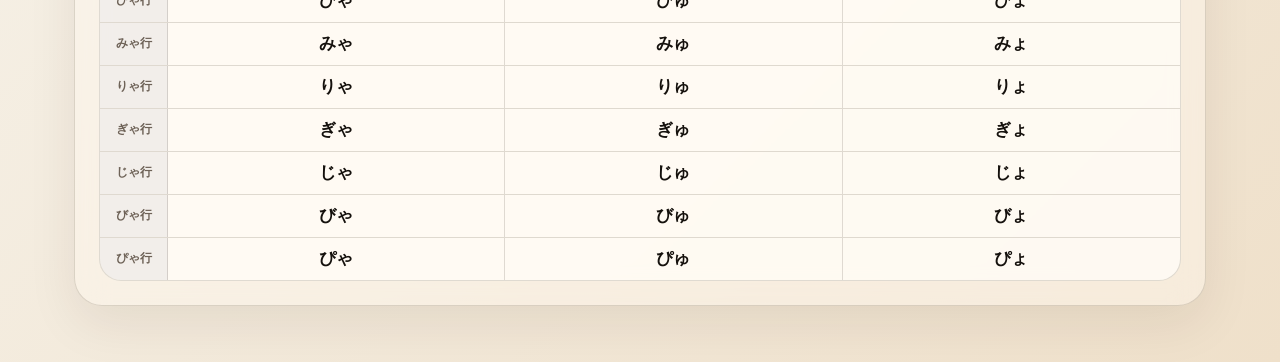
==== commit f530e584: "feat: display all kana, remove subgroup tabs, and add visual training tab" ====
--- a/index.html
+++ b/index.html
@@ -31,7 +31,8 @@
 
         <div class="kana-section-tabs" role="tablist" aria-label="五十音页面分区">
           <button class="section-tab is-active" type="button" data-kana-section="chart">五十音图</button>
-          <button class="section-tab" type="button" data-kana-section="flashcard">闪卡训练</button>
+          <button class="section-tab" type="button" data-kana-section="romaji-to-kana">听音选假名</button>
+          <button class="section-tab" type="button" data-kana-section="kana-to-romaji">看假名选音</button>
         </div>
 
         <div class="kana-sections">
@@ -39,40 +40,20 @@
             <div class="section-panel-head">
               <div>
                 <h2>五十音图</h2>
-                <p>平假名基础表。记忆阶段可以在这里查看，开始闪卡后本表会被隐藏。</p>
+                <p>包含清音、浊音/半浊音与拗音。开始训练后本表会被隐藏。</p>
               </div>
             </div>
 
-            <div class="chart-group-tabs" role="tablist" aria-label="字母表切换">
-              <button class="chart-group-tab is-active" type="button" data-chart-group="gojuon">清音</button>
-              <button class="chart-group-tab" type="button" data-chart-group="dakuon">浊音/半浊音</button>
-              <button class="chart-group-tab" type="button" data-chart-group="yoon">拗音</button>
-            </div>
-
-            <section class="kana-table" aria-label="五十音表">
-              <div id="kanaTable"></div>
-            </section>
+            <div id="kanaTable"></div>
           </section>
 
           <section class="practice-panel kana-flashcard-section is-hidden" id="flashcardSection" aria-label="五十音闪卡训练">
             <div class="answer-effect" id="answerEffect" aria-hidden="true"></div>
 
-            <div class="practice-group-tabs" role="tablist" aria-label="训练范围选择">
-              <button class="practice-group-tab is-active" type="button" data-practice-group="gojuon">清音</button>
-              <button class="practice-group-tab" type="button" data-practice-group="dakuon">浊音/半浊音</button>
-              <button class="practice-group-tab" type="button" data-practice-group="yoon">拗音</button>
-              <button class="practice-group-tab" type="button" data-practice-group="all-groups">全部</button>
-            </div>
-
             <div class="mode-tabs" role="tablist" aria-label="训练模式">
               <button class="mode-tab is-active" type="button" data-kana-mode="all">整体</button>
               <button class="mode-tab" type="button" data-kana-mode="row">按行</button>
               <button class="mode-tab" type="button" data-kana-mode="column">按列</button>
-            </div>
-
-            <div class="qtype-tabs" role="tablist" aria-label="题型切换">
-              <button class="qtype-tab is-active" type="button" data-kana-qtype="romaji-to-kana">听音选假名</button>
-              <button class="qtype-tab" type="button" data-kana-qtype="kana-to-romaji">看假名选罗马音</button>
             </div>
 
             <div class="filter-scroll is-hidden" id="filterScroll">
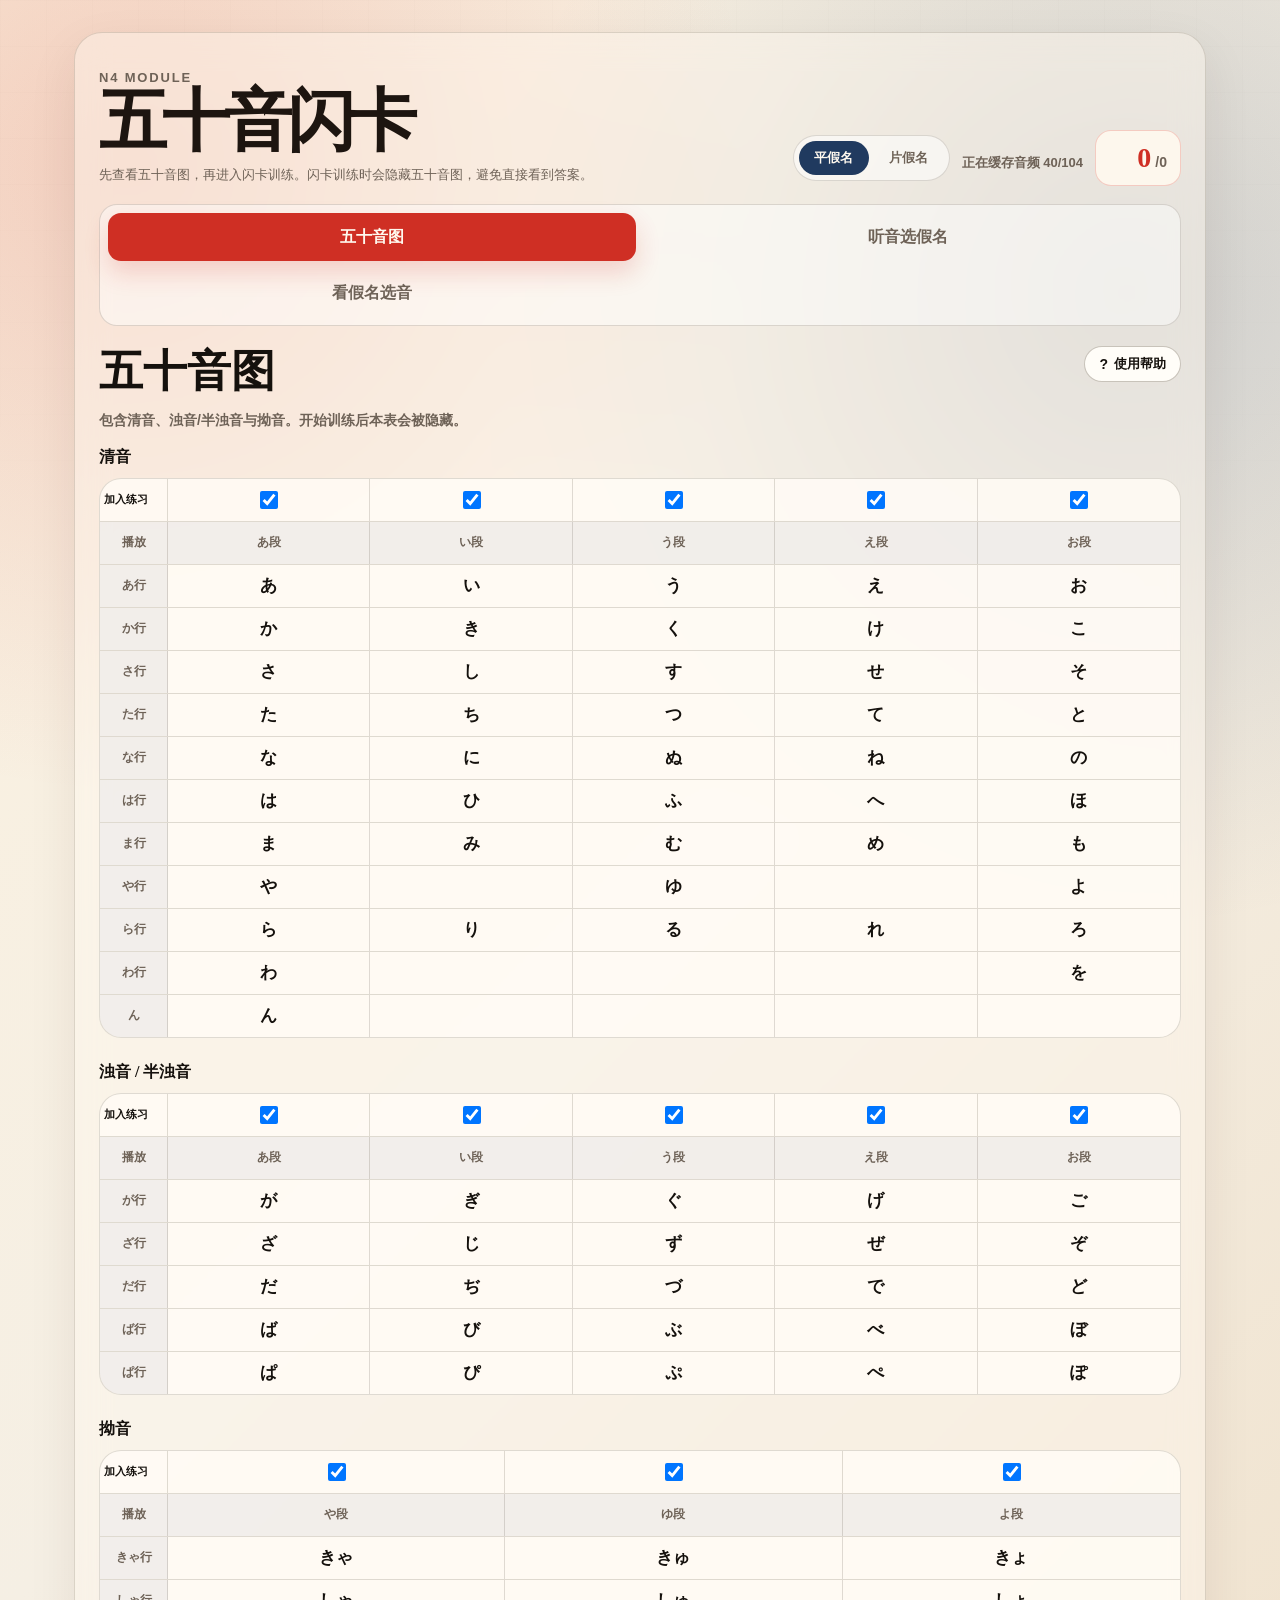
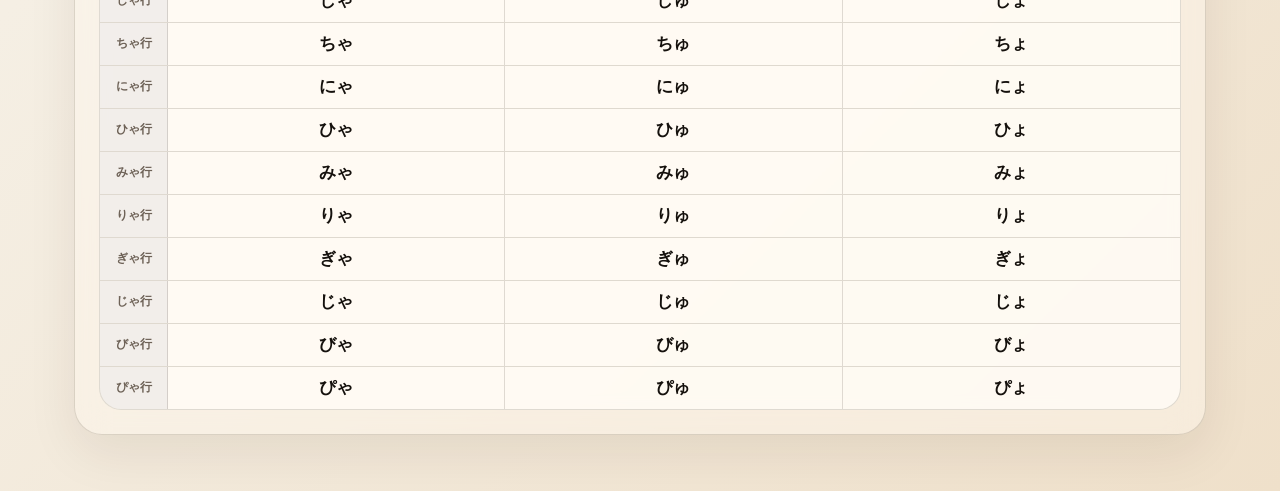
==== commit ff34dd67: "feat: add interactive tutorial walkthrough with step highlights" ====
--- a/index.html
+++ b/index.html
@@ -42,6 +42,9 @@
                 <h2>五十音图</h2>
                 <p>包含清音、浊音/半浊音与拗音。开始训练后本表会被隐藏。</p>
               </div>
+              <button class="secondary-button help-button" id="helpButton" type="button" style="min-height: 36px; padding: 0 14px; font-size: 13px; display: flex; align-items: center; gap: 6px; align-self: flex-start; margin-top: 4px;">
+                <span style="font-weight: bold; font-size: 14px;">?</span>使用帮助
+              </button>
             </div>
 
             <div id="kanaTable"></div>
@@ -93,6 +96,21 @@
       </section>
     </main>
 
+    <!-- Interactive Tutorial Overlay and Card -->
+    <div id="tutorialOverlay" class="tutorial-overlay is-hidden" style="position: fixed; top: 0; left: 0; width: 100vw; height: 100vh; background: transparent; z-index: 9999; pointer-events: auto;"></div>
+    <div id="tutorialSpotlight" class="tutorial-spotlight" style="position: fixed; z-index: 10000; pointer-events: none; border-radius: 6px; box-shadow: 0 0 0 9999px rgba(0, 0, 0, 0.65); transition: all 0.25s ease-out; display: none;"></div>
+    
+    <div id="tutorialCard" class="tutorial-card is-hidden" style="position: fixed; bottom: 24px; left: 50%; transform: translateX(-50%); width: min(calc(100vw - 32px), 400px); background: #ffffff; border-radius: 12px; box-shadow: 0 8px 30px rgba(0,0,0,0.15); padding: 18px; z-index: 10001; transition: opacity 0.25s ease-out, transform 0.25s ease-out;">
+      <div style="display: flex; justify-content: space-between; align-items: center; margin-bottom: 8px;">
+        <span id="tutorialStepIndicator" style="font-size: 12px; font-weight: bold; color: var(--accent);">步骤 1 / 4</span>
+        <button id="tutorialClose" type="button" style="background: transparent; border: 0; font-size: 18px; color: var(--muted); cursor: pointer; line-height: 1;">&times;</button>
+      </div>
+      <p id="tutorialText" style="margin: 0 0 16px 0; font-size: 14px; line-height: 1.5; color: var(--text); font-weight: 500;">打钩可以把本列加入练习。</p>
+      <div style="display: flex; justify-content: flex-end; gap: 8px;">
+        <button id="tutorialNext" class="primary-button" type="button" style="min-height: 36px; padding: 0 16px; font-size: 13px;">下一步</button>
+      </div>
+    </div>
+
     <script src="web/kana.js"></script>
   </body>
 </html>
